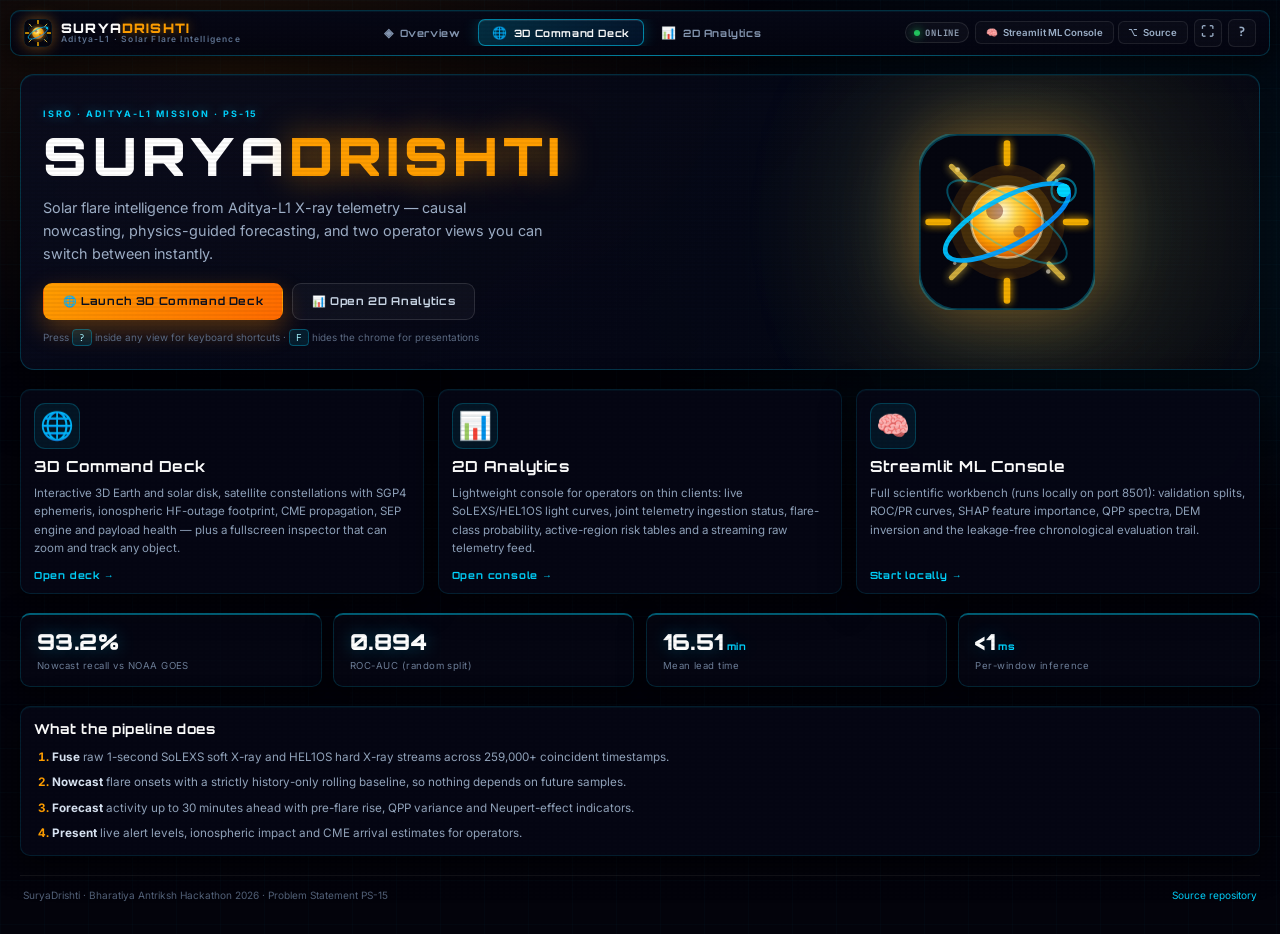
==== frontend/dashboard/index.html @ 1bb5307b "UI polish: landing page, 2D dashboard cross-link, favicon + webmanifest, deploy configs (Vercel + Fi" ====
<!DOCTYPE html>
<html lang="en">
<head>
<meta charset="UTF-8">
<meta name="viewport" content="width=device-width, initial-scale=1.0">
<title>SuryaDrishti — Aditya-L1 Solar Flare Intelligence | Overview</title>
<meta name="description" content="SuryaDrishti: real-time Aditya-L1 SoLEXS and HEL1OS X-ray monitoring with causal flare nowcasting and physics-guided forecasting. Choose the 3D command deck or the 2D analytics console.">
<meta name="theme-color" content="#05060f">
<meta name="color-scheme" content="dark">
<link rel="icon" href="favicon.ico" sizes="any">
<link rel="icon" type="image/svg+xml" href="favicon.svg">
<link rel="icon" type="image/png" sizes="32x32" href="favicon-32x32.png">
<link rel="icon" type="image/png" sizes="16x16" href="favicon-16x16.png">
<link rel="apple-touch-icon" sizes="180x180" href="apple-touch-icon.png">
<link rel="manifest" href="site.webmanifest">
<meta name="application-name" content="SuryaDrishti">
<meta name="apple-mobile-web-app-title" content="SuryaDrishti">
<meta name="apple-mobile-web-app-capable" content="yes">
<meta property="og:type" content="website">
<meta property="og:site_name" content="SuryaDrishti">
<meta property="og:title" content="SuryaDrishti — Aditya-L1 Solar Flare Intelligence">
<meta property="og:description" content="Real-time SoLEXS/HEL1OS X-ray monitoring, causal flare nowcasting and physics-guided forecasting. 3D command deck and 2D analytics console.">
<meta property="og:image" content="icon-512.png">
<meta name="twitter:card" content="summary_large_image">
<meta name="twitter:title" content="SuryaDrishti — Aditya-L1 Solar Flare Intelligence">
<meta name="twitter:description" content="Real-time SoLEXS/HEL1OS X-ray monitoring, causal flare nowcasting and physics-guided forecasting. 3D command deck and 2D analytics console.">
<meta name="twitter:image" content="icon-512.png">
<link rel="preconnect" href="https://fonts.googleapis.com">
<link rel="preconnect" href="https://fonts.gstatic.com" crossorigin>
<link href="https://fonts.googleapis.com/css2?family=Inter:wght@300;400;500;600;700&family=Orbitron:wght@500;700;900&family=JetBrains+Mono:wght@400;500&display=swap" rel="stylesheet">
<link rel="stylesheet" href="dashboard.css">
<link rel="stylesheet" href="home.css">
</head>
<body class="home-body">

<div class="sd-shell" id="sd-shell"></div>

<main class="home">
  <section class="home-hero">
    <div class="home-hero-l">
      <span class="home-kicker">ISRO · ADITYA-L1 MISSION · PS-15</span>
      <h1 class="home-title">SURYA<span>DRISHTI</span></h1>
      <p class="home-tag">Solar flare intelligence from Aditya-L1 X-ray telemetry — causal nowcasting, physics-guided forecasting, and two operator views you can switch between instantly.</p>
      <div class="home-cta">
        <a class="home-btn home-btn-primary" href="dashboard.html">🌐 Launch 3D Command Deck</a>
        <a class="home-btn" href="dashboard_2d.html">📊 Open 2D Analytics</a>
      </div>
      <p class="home-hint">Press <kbd>?</kbd> inside any view for keyboard shortcuts · <kbd>F</kbd> hides the chrome for presentations</p>
    </div>
    <div class="home-hero-r">
      <img class="home-mark" src="favicon.svg" width="176" height="176" alt="SuryaDrishti solar flare mark">
    </div>
  </section>

  <section class="home-views">
    <a class="home-view glass" href="dashboard.html">
      <div class="hv-ico">🌐</div>
      <h2>3D Command Deck</h2>
      <p>Interactive 3D Earth and solar disk, satellite constellations with SGP4 ephemeris, ionospheric HF-outage footprint, CME propagation, SEP engine and payload health — plus a fullscreen inspector that can zoom and track any object.</p>
      <span class="hv-go">Open deck →</span>
    </a>
    <a class="home-view glass" href="dashboard_2d.html">
      <div class="hv-ico">📊</div>
      <h2>2D Analytics</h2>
      <p>Lightweight console for operators on thin clients: live SoLEXS/HEL1OS light curves, joint telemetry ingestion status, flare-class probability, active-region risk tables and a streaming raw telemetry feed.</p>
      <span class="hv-go">Open console →</span>
    </a>
    <a class="home-view glass" href="http://localhost:8501" target="_blank" rel="noopener">
      <div class="hv-ico">🧠</div>
      <h2>Streamlit ML Console</h2>
      <p>Full scientific workbench (runs locally on port 8501): validation splits, ROC/PR curves, SHAP feature importance, QPP spectra, DEM inversion and the leakage-free chronological evaluation trail.</p>
      <span class="hv-go">Start locally →</span>
    </a>
  </section>

  <section class="home-metrics">
    <div class="hm-card"><span class="hm-v">93.2%</span><span class="hm-l">Nowcast recall vs NOAA GOES</span></div>
    <div class="hm-card"><span class="hm-v">0.894</span><span class="hm-l">ROC-AUC (random split)</span></div>
    <div class="hm-card"><span class="hm-v">16.51<small>min</small></span><span class="hm-l">Mean lead time</span></div>
    <div class="hm-card"><span class="hm-v">&lt;1<small>ms</small></span><span class="hm-l">Per-window inference</span></div>
  </section>

  <section class="home-about glass">
    <h2>What the pipeline does</h2>
    <ol class="home-steps">
      <li><b>Fuse</b> raw 1-second SoLEXS soft X-ray and HEL1OS hard X-ray streams across 259,000+ coincident timestamps.</li>
      <li><b>Nowcast</b> flare onsets with a strictly history-only rolling baseline, so nothing depends on future samples.</li>
      <li><b>Forecast</b> activity up to 30 minutes ahead with pre-flare rise, QPP variance and Neupert-effect indicators.</li>
      <li><b>Present</b> live alert levels, ionospheric impact and CME arrival estimates for operators.</li>
    </ol>
  </section>

  <footer class="home-foot">
    <span>SuryaDrishti · Bharatiya Antriksh Hackathon 2026 · Problem Statement PS-15</span>
    <a href="https://github.com/arkuprosper20-ship-it/solarburn" target="_blank" rel="noopener">Source repository</a>
  </footer>
</main>

<!-- shared application chrome: nav, splash, toasts, shortcuts -->
<script src="ui-shell.js"></script>
</body>
</html>
---- frontend/dashboard/dashboard.css ----
/* ===== RESET ===== */
*,*::before,*::after{margin:0;padding:0;box-sizing:border-box}
:root{
  --bg:#03030b;--bg2:#070817;
  --card:rgba(7,8,22,0.85);
  --brd:rgba(0,212,255,0.12);
  --cyan:#00d4ff;--amber:#ff9e00;--red:#ef4444;
  --green:#10b981;--orange:#f97316;--gold:#fbbf24;
  --purple:#a855f7;--text:#e2e8f0;--muted:#4b586e;
  --hud-glow:rgba(0,212,255,0.08);
}
html{scroll-behavior:smooth}
body {
  background:var(--bg);color:var(--text);
  font-family:'Inter',sans-serif;
  display:flex;flex-direction:column;gap:0.6rem;
  padding:0.6rem;min-height:100vh;overflow-x:hidden;
  /* Deep Space Nebula + Holographic Grid */
  background-image:
    linear-gradient(rgba(0, 212, 255, 0.02) 1px, transparent 1px),
    linear-gradient(90deg, rgba(0, 212, 255, 0.02) 1px, transparent 1px),
    radial-gradient(ellipse at 12% 50%,rgba(255,80,0,0.05) 0%,transparent 55%),
    radial-gradient(ellipse at 88% 20%,rgba(0,200,255,0.05) 0%,transparent 55%);
  background-size: 40px 40px, 40px 40px, 100% 100%, 100% 100%;
}

/* Holographic CRT Scanline Overlay */
body::before {
  content: "";
  position: fixed;
  inset: 0;
  background: 
    linear-gradient(rgba(18, 16, 16, 0) 50%, rgba(0, 0, 0, 0.18) 50%),
    linear-gradient(90deg, rgba(0, 212, 255, 0.015), rgba(0, 255, 0, 0.005), rgba(0, 212, 255, 0.015));
  background-size: 100% 4px, 6px 100%;
  z-index: 99999;
  pointer-events: none;
  opacity: 0.25;
}

::-webkit-scrollbar{width:5px;height:5px}
::-webkit-scrollbar-track{background:transparent}
::-webkit-scrollbar-thumb{background:#1e293b;border-radius:3px}
::-webkit-scrollbar-thumb:hover{background:var(--cyan)}

/* ===== GLASS CARD (3D HUD Panel) ===== */
.glass{
  background:var(--card);backdrop-filter:blur(16px);
  border:1px solid var(--brd);border-radius:10px;
  padding:0.8rem;display:flex;flex-direction:column;gap:0.55rem;
  box-shadow:0 8px 32px rgba(0,0,0,0.65), inset 0 1px 0 rgba(0,212,255,0.05);
  transition: transform 0.4s cubic-bezier(0.165, 0.84, 0.44, 1), box-shadow 0.4s, border-color 0.4s;
  transform-style: preserve-3d;
  backface-visibility: hidden;
}
.glass:hover {
  transform: translateZ(25px) scale(1.01);
  border-color: rgba(0, 212, 255, 0.4);
  box-shadow: 
    0 20px 40px rgba(0, 212, 255, 0.16),
    0 0 20px rgba(0, 212, 255, 0.08),
    inset 0 1px 0 rgba(255,255,255,0.08);
}

/* ===== HEADER ===== */
.dash-header{
  display:flex;justify-content:space-between;align-items:center;
  background:rgba(5,6,18,0.92);border:1px solid rgba(0,212,255,0.22);
  border-radius:10px;padding:0.6rem 1.1rem;
  box-shadow:0 0 30px rgba(0,212,255,0.08);flex-shrink:0;
}
.h-left{display:flex;align-items:center;gap:0.8rem}
.isro-svg{flex-shrink:0;filter:drop-shadow(0 0 8px rgba(255,140,0,0.5))}
.h-title{display:flex;flex-direction:column;gap:0.05rem}
.h-agency{font-size:0.57rem;font-weight:700;letter-spacing:0.12em;color:var(--cyan);text-shadow:0 0 10px rgba(0,212,255,0.4)}
.h-title h1{font-family:'Orbitron',sans-serif;font-size:0.95rem;font-weight:700;color:#fff;letter-spacing:0.02em}
.h-right{display:flex;align-items:center;gap:1rem}
.clock-box{display:flex;align-items:center;gap:0.8rem}
.ck-sep{width:1px;height:28px;background:rgba(255,255,255,0.1)}
.ck-item{display:flex;flex-direction:column;align-items:flex-end}
.ck-lbl{font-size:0.55rem;color:var(--muted);font-weight:600;letter-spacing:0.08em}
.ck-val{font-family:'JetBrains Mono',monospace;font-size:0.95rem;color:#fff;font-weight:500}
.h-actions{display:flex;gap:0.35rem}
.hbtn{
  font-family:'Orbitron',sans-serif;font-size:0.6rem;font-weight:700;
  padding:0.3rem 0.6rem;border-radius:5px;border:1px solid rgba(0,212,255,0.25);
  background:rgba(0,212,255,0.03);color:#94a3b8;cursor:pointer;
  transition:all 0.2s;letter-spacing:0.04em;
}
.hbtn:hover{background:rgba(0,212,255,0.12);color:#fff}
.hbtn.green{border-color:rgba(16,185,129,0.3);color:var(--green)}
.hbtn.green:hover{background:rgba(16,185,129,0.1);box-shadow:0 0 12px rgba(16,185,129,0.2)}
.hbtn.amber{border-color:rgba(251,191,36,0.3);color:var(--gold)}
.hbtn.amber:hover{background:rgba(251,191,36,0.1)}
.hbtn.red{border-color:rgba(239,68,68,0.3);color:var(--red)}
.hbtn.red:hover{background:rgba(239,68,68,0.1);box-shadow:0 0 12px rgba(239,68,68,0.2)}
.sys-status{display:flex;align-items:center;gap:0.4rem;padding:0.3rem 0.6rem;background:rgba(16,185,129,0.07);border:1px solid rgba(16,185,129,0.22);border-radius:5px}
.sdot{width:6px;height:6px;border-radius:50%;background:var(--green);box-shadow:0 0 8px var(--green);animation:pdot 1.8s infinite}
.stxt{font-size:0.62rem;font-weight:700;color:var(--green);letter-spacing:0.06em}
@keyframes pdot{0%,100%{box-shadow:0 0 4px var(--green)}50%{box-shadow:0 0 12px var(--green),0 0 20px rgba(16,185,129,0.35)}}

/* ===== 3D COCKPIT MAIN GRID ===== */
.main-grid{
  display:grid;
  grid-template-columns:340px 1fr 280px;
  gap:0.6rem;
  flex-shrink:0;
  perspective: 1600px;
  transform-style: preserve-3d;
  padding: 0.3rem 0.5rem;
}
.gc{display:flex;flex-direction:column;gap:0.6rem;transform-style: preserve-3d}

/* Curved Space Station Monitor Tilts */
.left-col {
  transform: rotateY(12deg) translateZ(15px);
  transform-origin: left center;
  transition: transform 0.5s ease-out;
}
.left-col:hover {
  transform: rotateY(5deg) translateZ(30px);
}

.center-col {
  transform: translateZ(-30px);
  transition: transform 0.5s ease-out;
}
.center-col:hover {
  transform: translateZ(0px);
}

.right-col {
  transform: rotateY(-12deg) translateZ(15px);
  transform-origin: right center;
  transition: transform 0.5s ease-out;
}
.right-col:hover {
  transform: rotateY(-5deg) translateZ(30px);
}

/* ===== CARD HEADER ===== */
.card-hdr{display:flex;justify-content:space-between;align-items:center;flex-wrap:wrap;gap:0.4rem;padding-bottom:0.55rem;border-bottom:1px solid var(--brd)}
.clbl{font-family:'Orbitron',sans-serif;font-size:0.62rem;font-weight:700;letter-spacing:0.07em;color:#94a3b8}
.legend-row{display:flex;align-items:center;gap:0.4rem;font-size:0.65rem;color:var(--muted)}
.legend-row.small{font-size:0.6rem}
.ldot{width:8px;height:8px;border-radius:50%;display:inline-block;flex-shrink:0}
.ldot.cyan{background:var(--cyan);box-shadow:0 0 6px var(--cyan)}
.ldot.amber{background:var(--amber);box-shadow:0 0 6px var(--amber)}
.ldot.gold{background:var(--gold)}
.chip{font-size:0.58rem;font-weight:700;padding:0.12rem 0.45rem;border-radius:3px;background:rgba(0,212,255,0.1);border:1px solid rgba(0,212,255,0.25);color:var(--cyan)}
.chip.green{background:rgba(16,185,129,0.1);border-color:rgba(16,185,129,0.3);color:var(--green);animation:blink 1.5s infinite}
@keyframes blink{0%,100%{opacity:1}50%{opacity:0.5}}

/* ===== WAVELENGTH TOGGLE ===== */
.wl-toggle{display:flex;gap:0.25rem}
.wlbtn{font-family:'JetBrains Mono',monospace;font-size:0.6rem;font-weight:700;padding:0.2rem 0.45rem;border-radius:4px;border:1px solid rgba(255,255,255,0.1);background:rgba(255,255,255,0.03);color:var(--muted);cursor:pointer;transition:all 0.2s}
.wlbtn.active{background:rgba(255,140,0,0.15);border-color:rgba(255,140,0,0.45);color:#ff8c00}
.wlbtn:hover:not(.active){background:rgba(255,255,255,0.06);color:#fff}

/* ===== SUN PANEL ===== */
.left-col.glass{min-height:450px}
.sun-wrap{position:relative;display:flex;align-items:center;justify-content:center;flex:1;min-height:360px}
#sunCanvas{border-radius:50%;display:block;cursor:crosshair;box-shadow:0 0 30px rgba(0,212,255,0.15)}
.ar-lbl-layer{position:absolute;inset:0;pointer-events:none}
.ar-lbl{position:absolute;font-family:'JetBrains Mono',monospace;font-size:0.62rem;font-weight:700;color:#ffd040;text-shadow:0 0 8px rgba(255,160,0,0.9),1px 1px 2px #000;padding:1px 4px;border:1px solid rgba(255,200,50,0.5);background:rgba(0,0,0,0.55);border-radius:2px;white-space:nowrap;pointer-events:none;transition:color 0.3s,border-color 0.3s}
.compass{position:absolute;inset:0;pointer-events:none;font-family:'JetBrains Mono',monospace;font-size:0.6rem;color:rgba(255,255,255,0.5);font-weight:700}
.c-n{position:absolute;top:3%;left:50%;transform:translateX(-50%)}
.c-s{position:absolute;bottom:12%;left:50%;transform:translateX(-50%)}
.c-e{position:absolute;top:50%;left:2%;transform:translateY(-50%)}
.c-w{position:absolute;top:50%;right:2%;transform:translateY(-50%)}
.colorbar{position:absolute;bottom:10%;left:50%;transform:translateX(-50%);display:flex;flex-direction:column;align-items:center;gap:2px;pointer-events:none}
.cb-grad{width:170px;height:8px;border-radius:2px;background:linear-gradient(to right,#1a3aff,#4488ff,#888,#ff6600,#ff0000);border:1px solid rgba(255,255,255,0.2)}
.cb-ticks{display:flex;justify-content:space-between;width:170px;font-family:'JetBrains Mono',monospace;font-size:0.5rem;color:rgba(255,255,255,0.45)}
.cb-title{font-size:0.52rem;color:rgba(255,255,255,0.4);font-family:'JetBrains Mono',monospace}

/* ===== CHART WRAP ===== */
.chart-wrap{position:relative;width:100%}
.h200{height:200px}.h140{height:140px}.h220{height:220px}.h260{height:260px}

/* ===== TERMINAL ===== */
.terminal-log{background:#010104;border:1px solid rgba(0,212,255,0.15);border-radius:6px;padding:0.55rem 0.7rem;font-family:'JetBrains Mono',monospace;font-size:0.65rem;color:var(--green);overflow-y:auto;height:100px;display:flex;flex-direction:column;gap:0.2rem;box-shadow:inset 0 2px 10px rgba(0,0,0,0.85)}
.log-entry{display:flex;gap:0.5rem;line-height:1.3}
.lt{color:#273549;flex-shrink:0}
.lc{color:var(--green)}
.lw{color:var(--amber)}
.le{color:var(--red);font-weight:500}

/* ===== ALERT CARD ===== */
.alert-card{transition:all 0.4s}
.alert-card.low{border-color:rgba(16,185,129,0.35)}
.alert-card.med{border-color:rgba(245,158,11,0.5);animation:gamb 2s infinite alternate}
.alert-card.high{border-color:rgba(239,68,68,0.7);animation:gred 1.2s infinite alternate}
@keyframes gamb{0%{box-shadow:0 0 8px rgba(245,158,11,0.1)}100%{box-shadow:0 0 25px rgba(245,158,11,0.35)}}
@keyframes gred{0%{box-shadow:0 0 15px rgba(239,68,68,0.2)}100%{box-shadow:0 0 35px rgba(239,68,68,0.55)}}
.al-top{display:flex;align-items:center;gap:0.5rem}
.al-icon{font-size:1.4rem}
.al-level{font-family:'Orbitron',sans-serif;font-size:1.7rem;font-weight:900;letter-spacing:0.06em}
.alert-card.low .al-level{color:var(--green)}
.alert-card.med .al-level{color:#f59e0b}
.alert-card.high .al-level{color:var(--red);text-shadow:0 0 18px rgba(239,68,68,0.7)}
.al-sub{font-family:'Orbitron',sans-serif;font-size:0.65rem;font-weight:700;letter-spacing:0.04em}
.alert-card.low .al-sub{color:rgba(16,185,129,0.7)}
.alert-card.med .al-sub{color:rgba(245,158,11,0.8)}
.alert-card.high .al-sub{color:rgba(239,68,68,0.85)}
.al-desc{font-size:0.68rem;color:var(--muted);line-height:1.35}
.gauges-row{display:flex;gap:0.5rem;justify-content:space-around}
.gauge-box{display:flex;flex-direction:column;align-items:center;gap:0.15rem}
.g-info{display:flex;gap:0.3rem;font-size:0.62rem;align-items:center}
.g-lbl{color:var(--muted)}
.g-val{font-family:'JetBrains Mono',monospace;font-size:0.78rem;font-weight:700;color:#fff}

/* ===== DATA TABLE ===== */
.dtable{width:100%;border-collapse:collapse;font-size:0.68rem}
.dtable th{color:var(--muted);font-weight:600;font-size:0.58rem;text-align:left;padding:0.25rem 0.35rem;border-bottom:1px solid var(--brd);letter-spacing:0.04em;text-transform:uppercase}
.dtable td{padding:0.3rem 0.35rem;border-bottom:1px solid rgba(255,255,255,0.03);color:var(--text);font-family:'JetBrains Mono',monospace;font-size:0.65rem}
.arn{color:var(--amber);font-weight:700}
.pc{display:flex;gap:0.4rem}
.pc span:first-child{color:var(--orange)}
.pc span:last-child{color:var(--red)}

/* ===== SOLAR WIND ===== */
.wind-grid{display:grid;grid-template-columns:1fr 1fr;gap:0.4rem}
.wi{background:rgba(255,255,255,0.02);border:1px solid var(--brd);border-radius:5px;padding:0.45rem 0.5rem;display:flex;flex-direction:column;gap:0.1rem}
.wl{font-size:0.58rem;color:var(--muted);font-weight:600;letter-spacing:0.05em}
.wv{font-family:'JetBrains Mono',monospace;font-size:0.95rem;font-weight:700;color:#fff}
.wv.geo{color:var(--green);font-size:0.8rem}

/* ===== CONTROLS ===== */
.ctrl-row{display:flex;gap:0.5rem}
.cbtn{font-family:'Orbitron',sans-serif;font-size:0.62rem;font-weight:700;padding:0.42rem 0.7rem;border-radius:5px;border:none;cursor:pointer;transition:all 0.2s;letter-spacing:0.04em;flex:1}
.cbtn.primary{background:rgba(0,212,255,0.12);border:1px solid rgba(0,212,255,0.4);color:var(--cyan)}
.cbtn.primary:hover{background:rgba(0,212,255,0.25);box-shadow:0 0 14px rgba(0,212,255,0.3)}
.cbtn.danger{background:rgba(239,68,68,0.12);border:1px solid rgba(239,68,68,0.4);color:var(--red)}
.cbtn.danger:hover{background:rgba(239,68,68,0.25);box-shadow:0 0 14px rgba(239,68,68,0.3)}
.speed-row{display:flex;flex-direction:column;gap:0.2rem;font-size:0.62rem;color:var(--muted)}
.speed-row input[type=range]{width:100%;accent-color:var(--cyan);height:3px;outline:none;cursor:pointer}

/* ===== 3D CONTROL CONSOLE (BOTTOM TABS) ===== */
.btm-section{
  display:flex;
  flex-direction:column;
  gap:0;
  flex-shrink:0;
  perspective: 1600px;
  transform-style: preserve-3d;
  margin-top: 0.4rem;
  padding: 0.2rem 0.5rem 1rem;
}
.tab-bar{
  display:flex;
  gap:0;
  border-bottom:1px solid var(--brd);
  overflow-x:auto;
  transform: rotateX(12deg) translateZ(5px);
  transform-origin: bottom center;
}
.tbtn{
  font-family:'Orbitron',sans-serif;font-size:0.62rem;font-weight:700;
  padding:0.5rem 0.9rem;border:none;background:transparent;color:var(--muted);
  cursor:pointer;border-bottom:2px solid transparent;transition:all 0.2s;
  letter-spacing:0.04em;white-space:nowrap;
}
.tbtn:hover{color:#fff;background:rgba(255,255,255,0.03)}
.tbtn.active{color:var(--cyan);border-bottom-color:var(--cyan);background:rgba(0,212,255,0.06);text-shadow:0 0 8px rgba(0,212,255,0.4)}

.tab-panel{
  display:none;
  padding-top:0.6rem;
  transform: rotateX(8deg) translateZ(5px);
  transform-origin: top center;
  transition: transform 0.5s ease-out;
}
.tab-panel.active{display:block}
.tab-panel:hover {
  transform: rotateX(2deg) translateZ(20px);
}

/* ===== SATELLITE MAP TAB ===== */
.map-layout{display:grid;grid-template-columns:1fr 280px;gap:0.6rem}
.map-card{position:relative}
#mapCanvas{width:100%;border-radius:6px;display:block;border:1px solid rgba(0,212,255,0.22);box-shadow:0 0 15px rgba(0,212,255,0.05)}
.sat-list{display:flex;flex-direction:column;gap:0.3rem;max-height:160px;overflow-y:auto}
.sat-row{display:flex;align-items:center;gap:0.5rem;font-size:0.65rem;padding:0.2rem 0}
.sat-dot{width:8px;height:8px;border-radius:50%;flex-shrink:0}
.sat-name{font-family:'JetBrains Mono',monospace;flex:1;font-size:0.6rem}
.sat-risk{font-size:0.58rem;font-weight:700;letter-spacing:0.04em}
.map-info-box{margin-top:0.5rem;display:flex;flex-direction:column;gap:0.3rem}
.minfo-title{font-size:0.6rem;font-weight:700;color:var(--muted);letter-spacing:0.06em;text-transform:uppercase;margin-bottom:0.2rem}
.minfo-row{display:flex;justify-content:space-between;font-size:0.65rem;padding:0.2rem 0;border-bottom:1px solid rgba(255,255,255,0.04)}
.miv{font-family:'JetBrains Mono',monospace;font-weight:700;color:#fff}
.map-controls{display:flex;gap:0.35rem}
.chip-btn{font-size:0.6rem;font-weight:700;padding:0.2rem 0.55rem;border-radius:12px;border:1px solid rgba(255,255,255,0.1);background:rgba(255,255,255,0.03);color:var(--muted);cursor:pointer;white-space:nowrap;transition:all 0.2s}
.chip-btn.active{background:rgba(0,212,255,0.1);border-color:rgba(0,212,255,0.3);color:var(--cyan)}
.chip-btn:hover{background:rgba(255,255,255,0.06);color:#fff}

/* ===== SHAP TAB ===== */
.shap-layout{display:grid;grid-template-columns:1.2fr 1fr 1.2fr;gap:0.6rem}
.shap-note{font-size:0.65rem;color:var(--muted);line-height:1.4;margin-top:0.3rem}
.model-info{margin-top:0.5rem;display:flex;flex-direction:column;gap:0.25rem}
.mi-row{font-size:0.65rem;color:var(--muted)}
.mi-row b{color:var(--cyan)}

/* ===== QPP TAB ===== */
.qpp-layout{display:grid;grid-template-columns:1fr 1fr;gap:0.6rem}
.qpp-info{display:flex;flex-direction:column;gap:0.35rem}
.qpp-row{display:flex;justify-content:space-between;align-items:center;padding:0.3rem 0;border-bottom:1px solid rgba(255,255,255,0.04)}
.qlbl{font-size:0.65rem;color:var(--muted)}
.qval{font-family:'JetBrains Mono',monospace;font-size:0.72rem;font-weight:700;color:#fff}
.qpp-desc{margin-top:0.5rem;font-size:0.65rem;color:var(--muted);line-height:1.4;padding:0.5rem;background:rgba(255,255,255,0.02);border-radius:5px;border:1px solid var(--brd)}

/* ===== HISTORY TAB ===== */
.hist-layout{display:grid;grid-template-columns:1fr 300px;gap:0.6rem}
.hist-sel{background:var(--bg2);border:1px solid rgba(0,212,255,0.25);border-radius:5px;padding:0.25rem 0.5rem;font-family:'JetBrains Mono',monospace;font-size:0.65rem;color:var(--cyan);outline:none;cursor:pointer}
.hist-desc{margin-top:0.5rem;font-size:0.65rem;color:var(--muted);line-height:1.4;padding:0.5rem;background:rgba(255,255,255,0.02);border-radius:5px}

/* ===== FORECAST TAB ===== */
.fore-layout{display:grid;grid-template-columns:1fr 280px;gap:0.6rem}
.fore-stats{display:flex;flex-direction:column;gap:0.35rem}
.fs-row{display:flex;justify-content:space-between;padding:0.3rem 0;border-bottom:1px solid rgba(255,255,255,0.04)}
.fsl{font-size:0.65rem;color:var(--muted)}
.fsv{font-family:'JetBrains Mono',monospace;font-size:0.68rem;font-weight:700;color:#fff}
.fore-warning{margin-top:0.5rem;padding:0.6rem;background:rgba(239,68,68,0.08);border:1px solid rgba(239,68,68,0.3);border-radius:6px;font-size:0.68rem;color:var(--red);line-height:1.4}

/* ===== AI CHAT TAB ===== */
.chat-layout{flex-direction:column!important}
.chat-body{display:flex;gap:0.75rem;margin-top:0.4rem}
.chat-hist{background:#010104;border:1px solid var(--brd);border-radius:7px;padding:0.7rem;height:110px;overflow-y:auto;display:flex;flex-direction:column;gap:0.5rem;flex:1;box-shadow:inset 0 2px 8px rgba(0,0,0,0.85)}
.cmsg{display:flex;flex-direction:column;gap:0.1rem;max-width:90%;border-radius:5px;padding:0.35rem 0.6rem;font-size:0.7rem}
.cmsg.asst{background:rgba(15,23,42,0.65);border-left:3px solid var(--cyan);align-self:flex-start;box-shadow: 0 4px 12px rgba(0,212,255,0.05)}
.cmsg.user{background:rgba(0,212,255,0.08);border-right:3px solid var(--cyan);align-self:flex-end}
.csndr{font-size:0.57rem;font-weight:700;color:var(--cyan);letter-spacing:0.04em}
.ctxt{color:#cbd5e1;line-height:1.38}
.chat-input-row{display:flex;gap:0.5rem;align-items:center;flex-shrink:0}
.chat-input-row input{flex:1;background:#010104;border:1px solid rgba(0,212,255,0.22);border-radius:5px;padding:0.42rem 0.7rem;font-family:inherit;font-size:0.7rem;color:#fff;outline:none}
.chat-input-row input:focus{border-color:rgba(0,212,255,0.5);box-shadow:0 0 8px rgba(0,212,255,0.2)}
.send-btn{background:var(--cyan);color:#020207;font-family:'Orbitron',sans-serif;font-size:0.62rem;font-weight:700;border:none;border-radius:5px;padding:0.42rem 0.9rem;cursor:pointer;transition:all 0.2s}
.send-btn:hover{background:#33daff;box-shadow:0 0 12px rgba(0,212,255,0.4)}
.chat-chips{display:flex;gap:0.3rem;flex-wrap:wrap}

/* ===== SEP TAB ===== */
.sep-layout{display:grid;grid-template-columns:1.3fr 1fr 1fr;gap:0.6rem}

/* ===== PRECURSOR BANNER ANIMATION ===== */
#precursor-banner{animation:precursor-pulse 2.5s infinite}
@keyframes precursor-pulse{
  0%,100%{border-color:rgba(168,85,247,0.45);box-shadow:0 0 0 transparent}
  50%{border-color:rgba(168,85,247,0.9);box-shadow:0 0 12px rgba(168,85,247,0.25)}
}

/* ===== PREPROCESSING TAB ===== */
.preprocessing-layout {
  display: grid;
  grid-template-columns: repeat(auto-fit, minmax(320px, 1fr));
  gap: 0.60rem;
  padding: 0.2rem 0;
}
.plot-card {
  display: flex;
  flex-direction: column;
  gap: 0.45rem;
}
.plot-img {
  width: 100%;
  height: auto;
  border-radius: 6px;
  border: 1px solid rgba(0, 212, 255, 0.12);
  transition: transform 0.3s cubic-bezier(0.165, 0.84, 0.44, 1), border-color 0.3s;
  cursor: zoom-in;
}
.plot-img:hover {
  transform: scale(1.02);
  border-color: var(--cyan);
}

/* ===== FULLSCREEN 3D ZOOM INSPECTOR ===== */
.zoom-hint{font-size:0.58rem;color:var(--muted);letter-spacing:0.03em;opacity:0.85;padding:0 2px}
.sun-wrap .zoom-hint{position:absolute;left:10px;bottom:8px;background:rgba(0,0,0,0.55);border:1px solid rgba(255,255,255,0.08);border-radius:4px;padding:2px 8px;pointer-events:none}
.map-card{position:relative}
.map-card .zoom-hint{position:absolute;left:12px;bottom:10px;background:rgba(0,0,0,0.55);border:1px solid rgba(0,212,255,0.2);border-radius:4px;padding:2px 8px;pointer-events:none;z-index:5}
.chip-btn.accent{border-color:rgba(251,191,36,0.55);color:#fde68a;background:rgba(251,191,36,0.08)}
.chip-btn.accent:hover{background:rgba(251,191,36,0.18)}
.zoom-overlay{position:fixed;inset:0;z-index:200000;display:none;flex-direction:column;background:rgba(1,2,8,0.96);backdrop-filter:blur(10px)}
.zoom-overlay.open{display:flex}
body.zoom-open{overflow:hidden}
.zoom-topbar{display:flex;align-items:center;justify-content:space-between;gap:12px;padding:10px 14px;border-bottom:1px solid rgba(0,212,255,0.2);background:rgba(5,8,20,0.9);flex-wrap:wrap}
.zoom-title{font-family:'Orbitron',sans-serif;font-size:0.85rem;font-weight:700;color:#fff;letter-spacing:0.05em}
.zoom-controls{display:flex;align-items:center;gap:6px;flex-wrap:wrap}
.zoom-level{font-family:'JetBrains Mono',monospace;font-size:0.7rem;color:var(--cyan);min-width:52px;text-align:center}
.zoom-body{flex:1;display:grid;grid-template-columns:minmax(0,1fr) 300px;gap:10px;padding:10px 14px;min-height:0}
#zoomCanvas{width:100%;height:calc(100vh - 170px);min-height:420px;background:#020208;border:1px solid rgba(0,212,255,0.25);border-radius:10px;cursor:grab;touch-action:none}
#zoomCanvas:active{cursor:grabbing}
.zoom-meta{display:flex;flex-direction:column;gap:8px;min-height:0}
.zoom-side{font-size:0.68rem;line-height:1.55;color:#cbd5e1;background:rgba(255,255,255,0.03);border:1px solid rgba(255,255,255,0.08);border-radius:8px;padding:10px;white-space:pre-wrap;max-height:46vh;overflow:auto}
.zoom-side.small{font-size:0.62rem;color:var(--muted)}
.zoom-slider{width:100%;accent-color:var(--cyan);cursor:pointer}
@media (max-width:900px){.zoom-body{grid-template-columns:1fr}#zoomCanvas{height:58vh}.zoom-side{max-height:none}}

/* ===== PRINT STYLES ===== */
@media print{
  body{background:#fff!important;color:#000!important;padding:0}
  body::before{display:none!important}
  .dash-header,.tab-bar,.h-actions{display:none!important}
  .glass{border:1px solid #ddd!important;background:#fff!important;box-shadow:none!important;break-inside:avoid}
  canvas{max-width:100%!important}
  .btm-section .tab-panel{display:block!important}
}

/* ===== PAYLOAD HEALTH WIDGET ===== */
.payload-row {
  display: flex;
  align-items: center;
  gap: 6px;
  padding: 4px 6px;
  border-radius: 4px;
  background: rgba(255,255,255,0.02);
  border: 1px solid rgba(255,255,255,0.04);
  font-size: 0.62rem;
  transition: background 0.2s;
}
.payload-row:hover { background: rgba(255,255,255,0.04); }
.pl-dot {
  width: 7px; height: 7px;
  border-radius: 50%;
  flex-shrink: 0;
  animation: plPulse 2s ease-in-out infinite;
}
@keyframes plPulse { 0%,100%{opacity:1} 50%{opacity:0.5} }
.pl-name {
  font-family: 'Orbitron', sans-serif;
  font-size: 0.58rem;
  font-weight: 700;
  color: #e2e8f0;
  width: 52px;
  flex-shrink: 0;
}
.pl-desc { flex: 1; color: #64748b; font-size: 0.58rem; }
.pl-stat {
  font-family: 'JetBrains Mono', monospace;
  font-size: 0.58rem;
  font-weight: 700;
  flex-shrink: 0;
}

/* ===== EDGE AI SIMULATOR STYLES ===== */
.edgeai-row {
  display: flex;
  align-items: center;
  gap: 8px;
  font-size: 0.62rem;
}
.ea-label {
  color: #94a3b8;
  width: 140px;
  flex-shrink: 0;
  font-size: 0.6rem;
}
.ea-bar-bg {
  flex: 1;
  height: 8px;
  background: rgba(255,255,255,0.06);
  border-radius: 4px;
  overflow: hidden;
}
.ea-bar {
  height: 100%;
  border-radius: 4px;
}
.ea-val {
  font-family: 'JetBrains Mono', monospace;
  font-size: 0.6rem;
  font-weight: 700;
  width: 52px;
  text-align: right;
  flex-shrink: 0;
}

.live-metric {
  font-family: 'JetBrains Mono', monospace;
  font-size: 0.58rem;
  font-weight: 700;
  color: var(--cyan);
  background: rgba(0, 212, 255, 0.08);
  border: 1px solid rgba(0, 212, 255, 0.25);
  border-radius: 4px;
  padding: 0.1rem 0.4rem;
  box-shadow: 0 0 6px rgba(0, 212, 255, 0.15);
  display: inline-flex;
  align-items: center;
  gap: 4px;
  text-shadow: 0 0 4px rgba(0, 212, 255, 0.3);
}
.live-metric::before {
  content: "";
  display: inline-block;
  width: 4px;
  height: 4px;
  background: var(--cyan);
  border-radius: 50%;
  box-shadow: 0 0 6px var(--cyan);
  animation: pdot 1.8s infinite;
}

/* ==========================================================================
   SuryaDrishti UI SHELL — navigation, splash, toasts, shortcut sheet
   Injected by ui-shell.js on every dashboard page. Everything is namespaced
   with .sd- so it can never collide with the dashboard's own classes.
   ========================================================================== */

/* ---------- shell host ---------- */
.sd-shell{display:block}
.sd-nav{
  position:sticky;top:0;z-index:90000;
  display:grid;grid-template-columns:auto 1fr auto;align-items:center;gap:0.75rem;
  padding:0.5rem 0.85rem;margin-bottom:0.55rem;
  background:linear-gradient(180deg,rgba(6,8,22,0.97),rgba(4,5,16,0.93));
  border:1px solid rgba(0,212,255,0.22);border-radius:10px;
  backdrop-filter:blur(18px);-webkit-backdrop-filter:blur(18px);
  box-shadow:0 6px 26px rgba(0,0,0,0.6),inset 0 1px 0 rgba(0,212,255,0.08);
}
.sd-nav::after{
  content:"";position:absolute;left:12%;right:12%;bottom:-1px;height:1px;
  background:linear-gradient(90deg,transparent,rgba(0,212,255,0.5),transparent);
}

/* ---------- brand ---------- */
.sd-nav-l{min-width:0}
.sd-brand{display:flex;align-items:center;gap:0.55rem;text-decoration:none}
.sd-logo{
  flex-shrink:0;border-radius:7px;
  filter:drop-shadow(0 0 7px rgba(255,150,20,0.45));
  transition:transform .35s cubic-bezier(.2,.9,.3,1.2)
}
.sd-brand:hover .sd-logo{transform:scale(1.12) rotate(-5deg)}
.sd-brand-txt{display:flex;flex-direction:column;line-height:1.12;min-width:0}
.sd-brand-nm{
  font-family:'Orbitron',sans-serif;font-size:0.82rem;font-weight:900;
  letter-spacing:0.09em;color:#fff;white-space:nowrap
}
.sd-brand-ac{color:var(--amber);text-shadow:0 0 12px rgba(255,158,0,0.55)}
.sd-brand-sub{
  font-size:0.53rem;letter-spacing:0.14em;color:#5f7391;font-weight:600;
  white-space:nowrap;overflow:hidden;text-overflow:ellipsis
}

/* ---------- view tabs ---------- */
.sd-nav-c{
  display:flex;align-items:center;gap:4px;justify-content:center;
  overflow-x:auto;scrollbar-width:none
}
.sd-nav-c::-webkit-scrollbar{display:none}
.sd-nav-c.sd-scrolls{justify-content:flex-start}
.sd-vtab{
  display:inline-flex;align-items:center;gap:6px;white-space:nowrap;
  padding:0.42rem 0.8rem;border-radius:7px;text-decoration:none;
  font-family:'Orbitron',sans-serif;font-size:0.63rem;font-weight:700;
  letter-spacing:0.06em;color:#8698b3;
  border:1px solid transparent;
  transition:color .22s,background .22s,border-color .22s,transform .22s
}
.sd-vtab:hover{color:#dbeafe;background:rgba(0,212,255,0.09);border-color:rgba(0,212,255,0.28)}
.sd-vtab:focus-visible{outline:2px solid var(--cyan);outline-offset:2px}
.sd-vtab.sd-active{
  color:#fff;background:linear-gradient(135deg,rgba(0,212,255,0.2),rgba(0,132,255,0.1));
  border-color:rgba(0,212,255,0.55);
  box-shadow:0 0 16px rgba(0,212,255,0.22),inset 0 1px 0 rgba(255,255,255,0.09)
}
.sd-vico{font-size:0.75rem;line-height:1}

/* ---------- right cluster ---------- */
.sd-nav-r{display:flex;align-items:center;gap:6px}
.sd-pill{
  display:inline-flex;align-items:center;gap:5px;padding:0.24rem 0.55rem;
  border-radius:99px;border:1px solid rgba(255,255,255,0.1);
  background:rgba(255,255,255,0.03);
  font-family:'JetBrains Mono',monospace;font-size:0.55rem;font-weight:700;
  letter-spacing:0.08em;color:#94a3b8
}
.sd-pdot{width:6px;height:6px;border-radius:50%;background:#64748b}
.sd-pdot.sd-live{background:#22c55e;box-shadow:0 0 8px #22c55e;animation:sdPulse 2s infinite}
.sd-pdot.sd-off{background:#ef4444;box-shadow:0 0 8px #ef4444}
@keyframes sdPulse{0%,100%{opacity:1}50%{opacity:.45}}
.sd-extra{display:flex;align-items:center;gap:4px}
.sd-xbtn{
  display:inline-flex;align-items:center;gap:5px;text-decoration:none;
  padding:0.3rem 0.6rem;border-radius:6px;color:#9fb3cc;
  border:1px solid rgba(255,255,255,0.09);background:rgba(255,255,255,0.025);
  font-size:0.6rem;font-weight:600;white-space:nowrap;
  transition:color .2s,border-color .2s,background .2s
}
.sd-xbtn:hover{color:#fff;border-color:rgba(0,212,255,0.5);background:rgba(0,212,255,0.1)}
.sd-icon{
  width:28px;height:28px;flex-shrink:0;cursor:pointer;
  display:inline-flex;align-items:center;justify-content:center;
  border-radius:6px;color:#9fb3cc;font-size:0.8rem;line-height:1;
  border:1px solid rgba(255,255,255,0.09);background:rgba(255,255,255,0.025);
  font-family:'JetBrains Mono',monospace;font-weight:700;
  transition:color .2s,border-color .2s,background .2s,transform .2s
}
.sd-icon:hover{color:#fff;border-color:rgba(0,212,255,0.5);background:rgba(0,212,255,0.1)}
.sd-icon.sd-on{color:#0b1220;background:var(--cyan);border-color:var(--cyan)}
.sd-icon:focus-visible{outline:2px solid var(--cyan);outline-offset:2px}

/* ---------- focus mode ---------- */
body.sd-focus .sd-nav,
body.sd-focus .dash-header{display:none!important}
body.sd-focus{padding-top:0.25rem}

/* ---------- boot splash ---------- */
.sd-splash{
  position:fixed;inset:0;z-index:300000;
  display:flex;align-items:center;justify-content:center;
  background:radial-gradient(ellipse at 50% 42%,#0a1024 0%,#04050e 58%,#010104 100%);
  transition:opacity .55s ease,visibility .55s
}
.sd-splash.sd-gone{opacity:0;visibility:hidden;pointer-events:none}
.sd-splash-in{display:flex;flex-direction:column;align-items:center;gap:0.55rem;text-align:center}
.sd-splash-logo{
  border-radius:16px;
  filter:drop-shadow(0 0 26px rgba(255,150,20,0.5)) drop-shadow(0 0 60px rgba(0,212,255,0.25));
  animation:sdFloat 3.4s ease-in-out infinite
}
@keyframes sdFloat{0%,100%{transform:translateY(0) scale(1)}50%{transform:translateY(-8px) scale(1.04)}}
.sd-splash-nm{
  font-family:'Orbitron',sans-serif;font-size:1.7rem;font-weight:900;
  letter-spacing:0.2em;color:#fff;margin-top:0.35rem
}
.sd-splash-nm span{color:var(--amber);text-shadow:0 0 22px rgba(255,158,0,0.65)}
.sd-splash-sub{
  font-size:0.6rem;letter-spacing:0.32em;color:#64748b;font-weight:600
}
.sd-splash-bar{
  width:230px;height:3px;margin-top:0.9rem;border-radius:99px;overflow:hidden;
  background:rgba(255,255,255,0.07)
}
.sd-splash-bar i{
  display:block;width:42%;height:100%;border-radius:99px;
  background:linear-gradient(90deg,transparent,var(--cyan),var(--amber),transparent);
  animation:sdScan 1.25s ease-in-out infinite
}
@keyframes sdScan{0%{transform:translateX(-115%)}100%{transform:translateX(260%)}}
.sd-splash-note{
  font-size:0.58rem;color:#475569;letter-spacing:0.06em;
  font-family:'JetBrains Mono',monospace
}

/* ---------- toasts ---------- */
.sd-toast-wrap{
  position:fixed;right:14px;bottom:14px;z-index:250000;
  display:flex;flex-direction:column;gap:8px;align-items:flex-end;
  max-width:min(380px,calc(100vw - 28px));pointer-events:none
}
.sd-toast{
  pointer-events:auto;display:flex;align-items:flex-start;gap:9px;
  width:100%;padding:0.6rem 0.7rem;border-radius:9px;
  background:rgba(7,10,24,0.96);backdrop-filter:blur(14px);
  border:1px solid rgba(0,212,255,0.3);border-left-width:3px;
  box-shadow:0 12px 34px rgba(0,0,0,0.65);
  font-size:0.72rem;line-height:1.45;color:#dbe4f0;
  animation:sdToastIn .3s cubic-bezier(.2,.9,.3,1.15)
}
.sd-toast-out{animation:sdToastOut .26s ease forwards}
@keyframes sdToastIn{from{opacity:0;transform:translateX(26px) scale(.96)}to{opacity:1;transform:none}}
@keyframes sdToastOut{to{opacity:0;transform:translateX(26px) scale(.96)}}
.sd-toast-ico{font-size:0.85rem;line-height:1.2;flex-shrink:0}
.sd-toast-msg{flex:1;min-width:0}
.sd-toast-x{
  flex-shrink:0;cursor:pointer;border:none;background:transparent;
  color:#64748b;font-size:1rem;line-height:1;padding:0 2px
}
.sd-toast-x:hover{color:#fff}
.sd-toast-info{border-left-color:var(--cyan)}
.sd-toast-info .sd-toast-ico{color:var(--cyan)}
.sd-toast-ok{border-left-color:#22c55e}
.sd-toast-ok .sd-toast-ico{color:#22c55e}
.sd-toast-warn{border-left-color:var(--amber)}
.sd-toast-warn .sd-toast-ico{color:var(--amber)}
.sd-toast-err{border-left-color:var(--red)}
.sd-toast-err .sd-toast-ico{color:var(--red)}
/* ---------- shortcut sheet ---------- */
.sd-sheet{
  position:fixed;inset:0;z-index:260000;
  display:flex;align-items:center;justify-content:center;padding:1rem;
  background:rgba(2,3,10,0.82);backdrop-filter:blur(6px);
  animation:sdFade .2s ease
}
@keyframes sdFade{from{opacity:0}to{opacity:1}}
.sd-sheet-card{
  width:min(560px,100%);max-height:86vh;overflow:auto;
  background:rgba(8,11,26,0.98);border:1px solid rgba(0,212,255,0.32);
  border-radius:12px;box-shadow:0 24px 70px rgba(0,0,0,0.75)
}
.sd-sheet-hd{
  display:flex;align-items:center;justify-content:space-between;
  padding:0.75rem 0.95rem;border-bottom:1px solid rgba(255,255,255,0.08)
}
.sd-sheet-hd b{
  font-family:'Orbitron',sans-serif;font-size:0.82rem;letter-spacing:0.08em;color:#fff
}
.sd-sheet-x{
  cursor:pointer;border:none;background:transparent;color:#64748b;
  font-size:1.25rem;line-height:1;padding:0 4px
}
.sd-sheet-x:hover{color:#fff}
.sd-sheet-bd{padding:0.5rem 0.95rem}
.sd-keyrow{
  display:grid;grid-template-columns:130px 1fr;gap:12px;align-items:center;
  padding:0.45rem 0;border-bottom:1px dashed rgba(255,255,255,0.06);
  font-size:0.72rem;color:#cbd5e1
}
.sd-keyrow:last-child{border-bottom:none}
.sd-keyrow kbd,.sd-sheet-ft kbd{
  display:inline-block;padding:2px 8px;border-radius:5px;
  background:rgba(0,212,255,0.1);border:1px solid rgba(0,212,255,0.35);
  color:#a5f3fc;font-family:'JetBrains Mono',monospace;font-size:0.66rem;
  font-weight:700;justify-self:start
}
.sd-sheet-ft{
  padding:0.65rem 0.95rem;border-top:1px solid rgba(255,255,255,0.08);
  font-size:0.65rem;color:#64748b;text-align:center
}

/* ---------- responsive ---------- */
@media (max-width:1180px){
  .sd-brand-sub{display:none}
  .sd-xlbl{display:none}
  .sd-xbtn{padding:0.3rem 0.45rem}
}
@media (max-width:880px){
  .sd-nav{grid-template-columns:auto auto 1fr;gap:0.5rem;padding:0.45rem 0.6rem}
  .sd-nav-c{order:3;grid-column:1/-1;justify-content:flex-start;
    padding-top:4px;border-top:1px solid rgba(255,255,255,0.06);margin-top:2px}
  .sd-nav-r{justify-self:end}
  .sd-vtab{padding:0.38rem 0.62rem;font-size:0.58rem}
  .sd-vtab .sd-vico{display:none}
  .sd-toast-wrap{right:10px;left:10px;bottom:10px;max-width:none}
  .sd-keyrow{grid-template-columns:100px 1fr;font-size:0.68rem}
}
@media (max-width:520px){
  .sd-brand-nm{font-size:0.7rem;letter-spacing:0.05em}
  .sd-pill .sd-ptxt{display:none}
  .sd-splash-nm{font-size:1.25rem}
}

/* ---------- accessibility & print ---------- */
@media (prefers-reduced-motion:reduce){
  .sd-splash-logo,.sd-splash-bar i,.sd-pdot.sd-live{animation:none!important}
  .sd-toast,.sd-toast-out,.sd-sheet,.sd-logo,.sd-vtab,.sd-icon{animation:none!important;transition:none!important}
}
@media print{
  .sd-nav,.sd-splash,.sd-toast-wrap,.sd-sheet{display:none!important}
}
---- frontend/dashboard/home.css ----
/* ==========================================================================
   SuryaDrishti — overview / landing page styles
   Loaded only by index.html, on top of dashboard.css (which supplies the
   design tokens, .glass card and the .sd-* shell components).
   ========================================================================== */
.home-body{
  background-image:
    radial-gradient(ellipse 70% 55% at 18% 8%,rgba(255,140,0,0.11) 0%,transparent 60%),
    radial-gradient(ellipse 65% 55% at 85% 25%,rgba(0,200,255,0.10) 0%,transparent 60%),
    linear-gradient(rgba(0,212,255,0.02) 1px,transparent 1px),
    linear-gradient(90deg,rgba(0,212,255,0.02) 1px,transparent 1px);
  background-size:100% 100%,100% 100%,44px 44px,44px 44px;
}
.home{max-width:1240px;margin:0 auto;display:flex;flex-direction:column;gap:1.15rem;padding-bottom:1.5rem}

/* ---------------------------------------------------------------- hero --- */
.home-hero{
  display:grid;grid-template-columns:minmax(0,1.55fr) minmax(0,1fr);
  align-items:center;gap:1.5rem;padding:1.6rem 1.4rem;
  background:linear-gradient(135deg,rgba(9,12,30,0.9),rgba(4,6,18,0.72));
  border:1px solid rgba(0,212,255,0.22);border-radius:14px;
  box-shadow:0 20px 60px rgba(0,0,0,0.6),inset 0 1px 0 rgba(0,212,255,0.08);
  position:relative;overflow:hidden
}
.home-hero::before{
  content:"";position:absolute;top:-45%;right:-12%;width:60%;height:190%;
  background:radial-gradient(circle,rgba(255,158,0,0.14),transparent 62%);
  pointer-events:none
}
.home-hero-l{position:relative;z-index:1}
.home-kicker{
  display:inline-block;font-size:0.56rem;font-weight:700;letter-spacing:0.22em;
  color:var(--cyan);text-shadow:0 0 12px rgba(0,212,255,0.45)
}
.home-title{
  font-family:'Orbitron',sans-serif;font-size:clamp(1.9rem,5.2vw,3.3rem);
  font-weight:900;letter-spacing:0.1em;color:#fff;line-height:1.06;margin:0.5rem 0 0.7rem
}
.home-title span{color:var(--amber);text-shadow:0 0 34px rgba(255,158,0,0.6)}
.home-tag{
  font-size:clamp(0.76rem,1.6vw,0.9rem);line-height:1.62;color:#9fb0c8;max-width:56ch
}
.home-cta{display:flex;flex-wrap:wrap;gap:0.6rem;margin:1.05rem 0 0.7rem}
.home-btn{
  display:inline-flex;align-items:center;gap:0.4rem;text-decoration:none;
  padding:0.66rem 1.15rem;border-radius:9px;cursor:pointer;
  font-family:'Orbitron',sans-serif;font-size:0.68rem;font-weight:700;letter-spacing:0.06em;
  color:#cbd8e8;border:1px solid rgba(255,255,255,0.13);background:rgba(255,255,255,0.035);
  transition:color .22s,border-color .22s,background .22s,transform .22s,box-shadow .22s
}
.home-btn:hover{color:#fff;border-color:rgba(0,212,255,0.55);background:rgba(0,212,255,0.12);transform:translateY(-2px)}
.home-btn:focus-visible{outline:2px solid var(--cyan);outline-offset:2px}
.home-btn-primary{
  color:#0a1020;border-color:transparent;
  background:linear-gradient(135deg,var(--amber),#ff6a00);
  box-shadow:0 10px 26px rgba(255,140,0,0.32)
}
.home-btn-primary:hover{color:#0a1020;box-shadow:0 14px 34px rgba(255,140,0,0.45)}
.home-hint{font-size:0.62rem;color:#5c6b83}
.home-hint kbd{
  padding:1px 6px;border-radius:4px;background:rgba(0,212,255,0.1);
  border:1px solid rgba(0,212,255,0.3);color:#a5f3fc;
  font-family:'JetBrains Mono',monospace;font-size:0.6rem
}
.home-hero-r{display:flex;justify-content:center;position:relative;z-index:1}
.home-mark{
  width:min(176px,42vw);height:auto;border-radius:26px;
  filter:drop-shadow(0 0 34px rgba(255,150,20,0.45)) drop-shadow(0 0 80px rgba(0,212,255,0.2));
  animation:homeFloat 5.5s ease-in-out infinite
}
@keyframes homeFloat{0%,100%{transform:translateY(0)}50%{transform:translateY(-10px)}}
/* --------------------------------------------------------- view cards --- */
.home-views{display:grid;grid-template-columns:repeat(auto-fit,minmax(280px,1fr));gap:0.85rem}
.home-view{
  display:flex;flex-direction:column;gap:0.5rem;text-decoration:none;
  position:relative;overflow:hidden;
  transition:transform .3s cubic-bezier(.165,.84,.44,1),border-color .3s,box-shadow .3s
}
.home-view::after{
  content:"";position:absolute;left:0;top:0;bottom:0;width:3px;
  background:linear-gradient(180deg,var(--cyan),transparent);
  opacity:0;transition:opacity .3s
}
.home-view:hover{
  transform:translateY(-5px);border-color:rgba(0,212,255,0.45);
  box-shadow:0 22px 48px rgba(0,212,255,0.16),0 0 24px rgba(0,212,255,0.08)
}
.home-view:hover::after{opacity:1}
.home-view:focus-visible{outline:2px solid var(--cyan);outline-offset:3px}
.hv-ico{
  font-size:1.7rem;line-height:1;width:46px;height:46px;border-radius:11px;
  display:flex;align-items:center;justify-content:center;
  background:rgba(0,212,255,0.08);border:1px solid rgba(0,212,255,0.22)
}
.home-view h2{
  font-family:'Orbitron',sans-serif;font-size:0.95rem;font-weight:700;
  letter-spacing:0.03em;color:#fff
}
.home-view p{font-size:0.72rem;line-height:1.62;color:#8fa2bb;flex:1}
.hv-go{
  font-family:'Orbitron',sans-serif;font-size:0.62rem;font-weight:700;
  letter-spacing:0.08em;color:var(--cyan);margin-top:0.15rem
}

/* ------------------------------------------------------------ metrics --- */
.home-metrics{display:grid;grid-template-columns:repeat(auto-fit,minmax(160px,1fr));gap:0.7rem}
.hm-card{
  display:flex;flex-direction:column;gap:0.25rem;padding:0.85rem 1rem;
  border-radius:10px;background:rgba(7,9,22,0.72);
  border:1px solid rgba(0,212,255,0.16);border-top:2px solid rgba(0,212,255,0.5);
  box-shadow:0 8px 26px rgba(0,0,0,0.5)
}
.hm-v{
  font-family:'Orbitron',sans-serif;font-size:1.38rem;font-weight:900;color:#fff;
  letter-spacing:0.02em;text-shadow:0 0 18px rgba(0,212,255,0.3)
}
.hm-v small{font-size:0.6rem;color:var(--cyan);margin-left:3px;font-weight:700}
.hm-l{font-size:0.6rem;color:#6d7f99;letter-spacing:0.05em;line-height:1.4}

/* -------------------------------------------------------------- about --- */
.home-about h2{
  font-family:'Orbitron',sans-serif;font-size:0.85rem;font-weight:700;
  letter-spacing:0.05em;color:#fff;margin-bottom:0.15rem
}
.home-steps{
  margin:0;padding-left:1.15rem;display:flex;flex-direction:column;gap:0.42rem;
  font-size:0.73rem;line-height:1.6;color:#93a5bd
}
.home-steps li::marker{color:var(--amber);font-weight:700}
.home-steps b{color:#dbe6f5}

/* ------------------------------------------------------------- footer --- */
.home-foot{
  display:flex;flex-wrap:wrap;align-items:center;justify-content:space-between;
  gap:0.6rem;padding:0.8rem 0.2rem 0;border-top:1px solid rgba(255,255,255,0.07);
  font-size:0.63rem;color:#55647c
}
.home-foot a{color:var(--cyan);text-decoration:none}
.home-foot a:hover{text-decoration:underline}

/* -------------------------------------------------------- responsive --- */
@media (max-width:920px){
  .home-hero{grid-template-columns:1fr;text-align:left;padding:1.3rem 1.1rem}
  .home-hero-r{order:-1;justify-content:flex-start}
  .home-mark{width:118px;border-radius:20px}
}
@media (prefers-reduced-motion:reduce){
  .home-mark{animation:none}
  .home-view,.home-btn{transition:none}
}
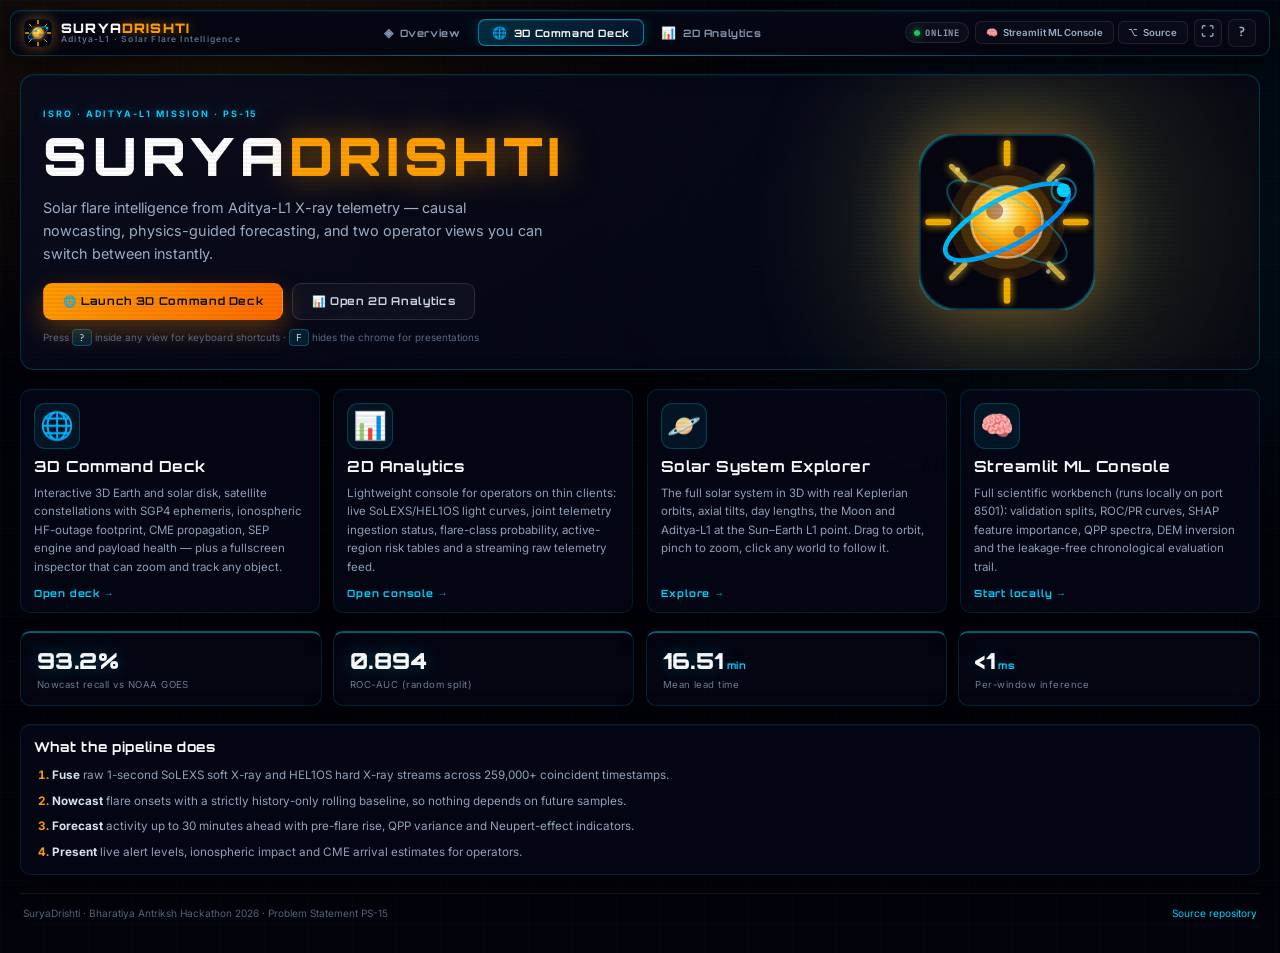
==== commit 2b180875: "Add Solar System Explorer: Keplerian orbits, real tilt/rotation, Moon, rings, atmospheres, Milky Way" ====
--- a/frontend/dashboard/index.html
+++ b/frontend/dashboard/index.html
@@ -2,7 +2,7 @@
 <html lang="en">
 <head>
 <meta charset="UTF-8">
-<meta name="viewport" content="width=device-width, initial-scale=1.0">
+<meta name="viewport" content="width=device-width, initial-scale=1.0, viewport-fit=coverage, user-scalable=yes, minimum-scale=1.0, maximum-scale=5.0">
 <title>SuryaDrishti — Aditya-L1 Solar Flare Intelligence | Overview</title>
 <meta name="description" content="SuryaDrishti: real-time Aditya-L1 SoLEXS and HEL1OS X-ray monitoring with causal flare nowcasting and physics-guided forecasting. Choose the 3D command deck or the 2D analytics console.">
 <meta name="theme-color" content="#05060f">
@@ -65,6 +65,12 @@
       <p>Lightweight console for operators on thin clients: live SoLEXS/HEL1OS light curves, joint telemetry ingestion status, flare-class probability, active-region risk tables and a streaming raw telemetry feed.</p>
       <span class="hv-go">Open console →</span>
     </a>
+    <a class="home-view glass" href="explorer.html">
+      <div class="hv-ico">🪐</div>
+      <h2>Solar System Explorer</h2>
+      <p>The full solar system in 3D with real Keplerian orbits, axial tilts, day lengths, the Moon and Aditya-L1 at the Sun–Earth L1 point. Drag to orbit, pinch to zoom, click any world to follow it.</p>
+      <span class="hv-go">Explore →</span>
+    </a>
     <a class="home-view glass" href="http://localhost:8501" target="_blank" rel="noopener">
       <div class="hv-ico">🧠</div>
       <h2>Streamlit ML Console</h2>
--- a/frontend/dashboard/dashboard.css
+++ b/frontend/dashboard/dashboard.css
@@ -749,3 +749,100 @@
 @media print{
   .sd-nav,.sd-splash,.sd-toast-wrap,.sd-sheet{display:none!important}
 }
+
+/* ===== MOBILE / TOUCH LAYER (v2) ===== */
+@media (max-width:1180px){
+  .main-grid{grid-template-columns:300px 1fr 240px;padding:0.3rem 0.25rem}
+}
+@media (max-width:980px){
+  /* Stack the cockpit: 3D/map view first, telemetry left panel, analysis right */
+  .main-grid{grid-template-columns:1fr;gap:0.5rem;padding:0.25rem}
+  .center-col{order:1;transform:none!important}
+  .left-col{order:2;transform:none!important}
+  .right-col{order:3;transform:none!important}
+  .map-layout,.shap-layout,.qpp-layout,.hist-layout,.fore-layout,.sep-layout{grid-template-columns:1fr}
+  .glass:hover{transform:none}
+  .chart-wrap.h220,.chart-wrap.h260{height:210px}
+}
+@media (max-width:640px){
+  body{padding:0.45rem;gap:0.45rem;padding-left:max(0.45rem,env(safe-area-inset-left));padding-right:max(0.45rem,env(safe-area-inset-right))}
+  body::before{opacity:0.12}
+  .main-grid{padding:0}
+  .hbtn{min-height:42px}
+  #sunCanvas{max-width:min(76vw,320px);height:auto!important}
+  #mapCanvas{height:min(62vw,340px)}
+  .chart-wrap.h200{height:170px}
+  .chart-wrap.h140{height:120px}
+}
+/* Touch devices: disable 3D tilt + hover lifts (repaint jank on phones) */
+@media (hover:none) and (pointer:coarse){
+  .left-col,.center-col,.right-col{transform:none!important}
+  .glass,.glass:hover{transform:none!important;border-color:var(--brd)}
+  .hbtn{min-height:44px;min-width:44px}
+}
+
+/* ===== MOBILE MENU TOGGLE ===== */
+.mobile-menu-btn{
+  display:none;
+  flex-direction:column;
+  justify-content:space-around;
+  width:40px;height:36px;
+  background:transparent;
+  border:1px solid rgba(255,255,255,0.2);
+  border-radius:6px;
+  cursor:pointer;
+  z-index:100;
+  padding:6px;
+}
+.hamburger-bar{
+  content:"";
+  display:block;
+  width:100%;height:2.5px;
+  background:var(--cyan);
+  border-radius:2px;
+  transition:all 0.3s ease;
+  box-shadow:0 0 6px rgba(0,212,255,0.5);
+}
+.mobile-menu-btn[aria-expanded="true"] .hamburger-bar:nth-child(1){transform:rotate(45deg) translate(5px,5px)}
+.mobile-menu-btn[aria-expanded="true"] .hamburger-bar:nth-child(2){opacity:0}
+.mobile-menu-btn[aria-expanded="true"] .hamburger-bar:nth-child(3){transform:rotate(-45deg) translate(5px,-5px)}
+.h-right-inner{
+  display:flex;align-items:center;gap:1rem;
+  transition:opacity 0.3s ease,transform 0.3s ease;
+}
+.h-right-inner.mobile-closed{
+  display:none;
+}
+@media (max-width:980px){
+  .h-right{position:relative}
+  .mobile-menu-btn{display:flex}
+  .h-right-inner{
+    position:absolute;top:100%;right:0;
+    flex-direction:column;gap:0.6rem;
+    background:rgba(5,6,18,0.96);
+    border:1px solid rgba(0,212,255,0.22);
+    border-radius:10px;padding:0.8rem;
+    box-shadow:0 20px 60px rgba(0,0,0,0.7);
+    min-width:180px;
+    transform-origin:top right;
+    transform:scale(1);
+  }
+  .h-right-inner.mobile-closed{
+    display:none;
+  }
+  .h-right-inner.mobile-open{
+    display:flex;
+    animation:slideDown 0.3s ease forwards;
+  }
+  @keyframes slideDown{
+    from{opacity:0;transform:scale(0.85) translateY(-10px)}
+    to{opacity:1;transform:scale(1) translateY(0)}
+  }
+  .h-right-inner .clock-box{flex-direction:column;gap:0.2rem}
+  .h-right-inner .h-actions{flex-wrap:wrap}
+  .h-right-inner .hbtn{width:100%;justify-content:center}
+}
+@media (max-width:640px){
+  .mobile-menu-btn{width:44px;height:44px}
+  .h-right-inner{min-width:200px}
+}
